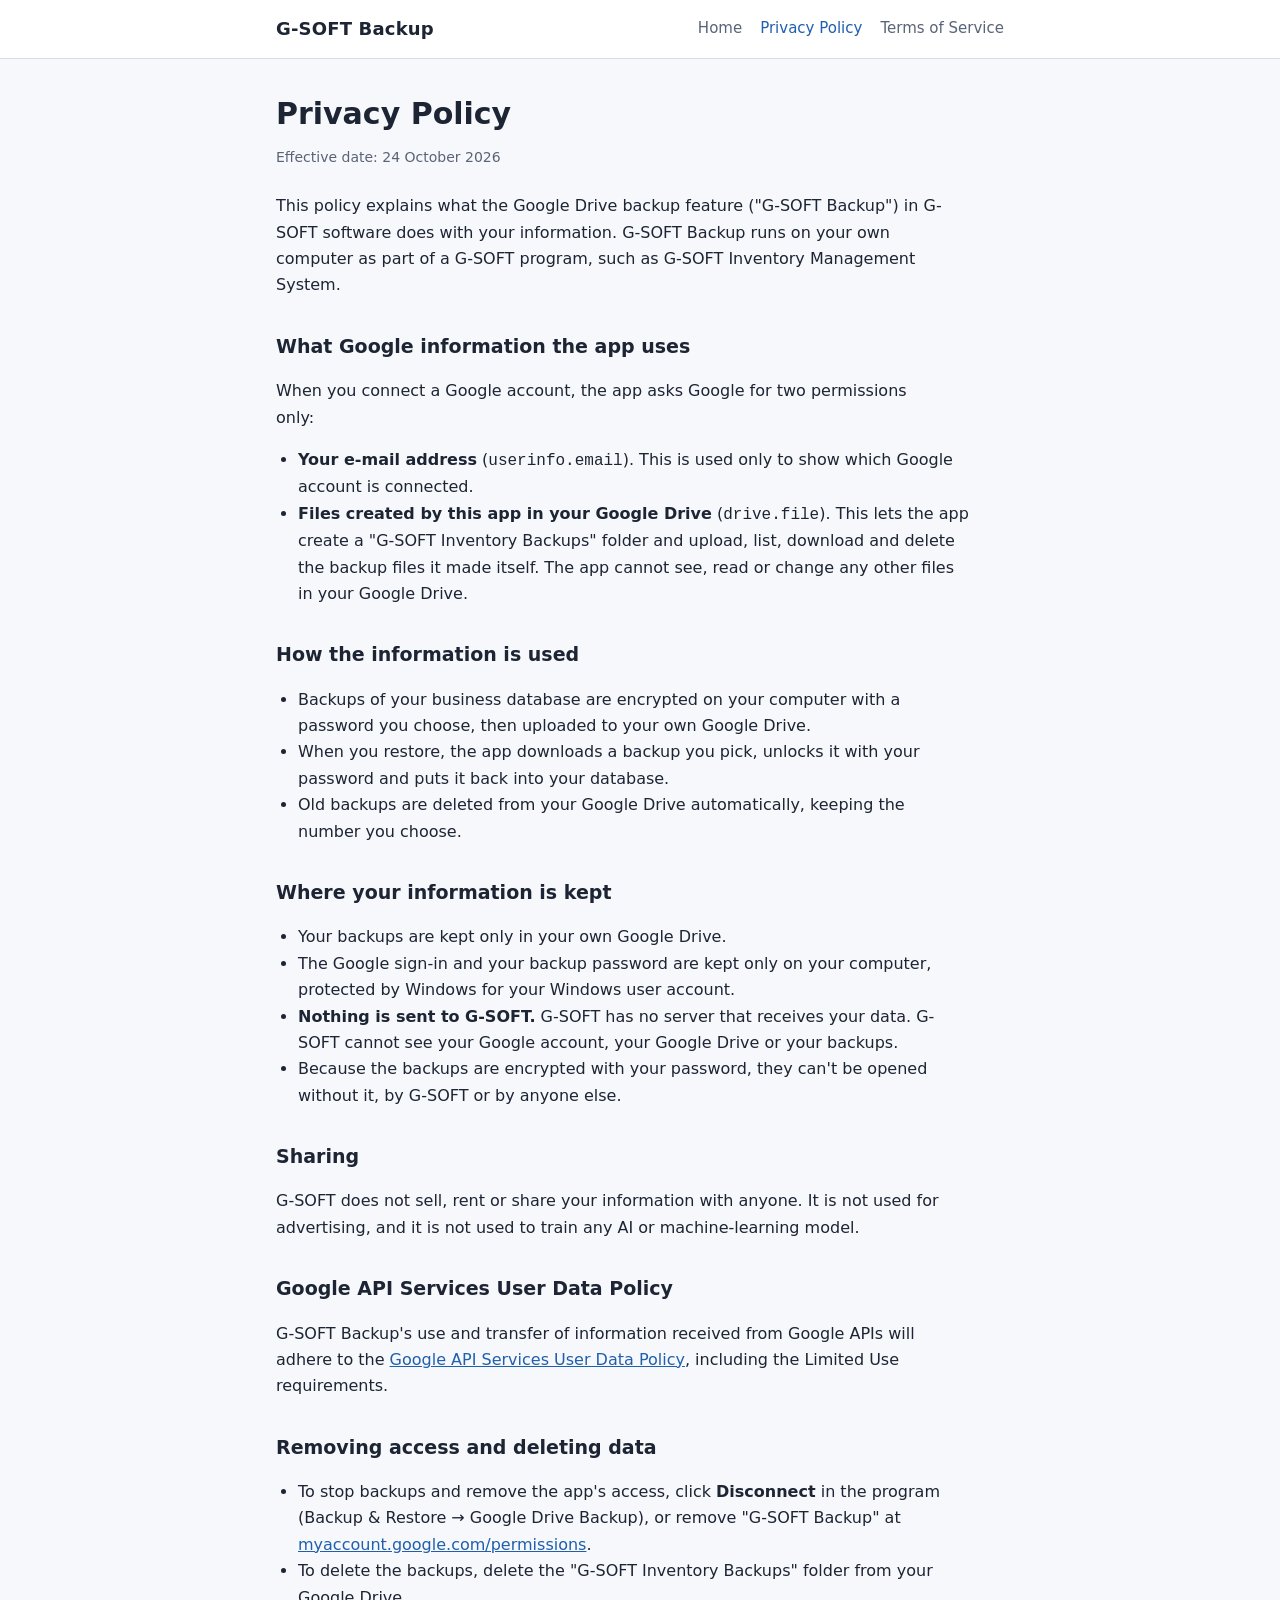
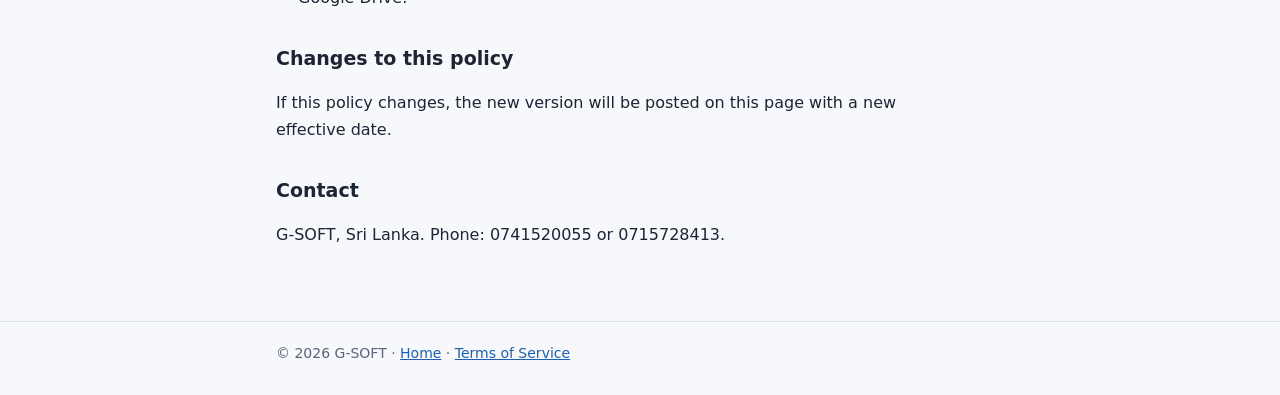
==== privacy.html @ 24cf4e85 "G-SOFT Backup home page, privacy policy and terms of service Co-Authored-By: Claude Opus 5.5 <norepl" ====
<!doctype html>
<html lang="en">
<head>
<meta charset="utf-8">
<meta name="viewport" content="width=device-width, initial-scale=1">
<title>Privacy Policy · G-SOFT Backup</title>
<link rel="stylesheet" href="style.css">
</head>
<body>
<header><div class="wrap">
  <a class="brand" href="./">G-SOFT Backup</a>
  <nav><a href="./">Home</a><a href="privacy.html" aria-current="page">Privacy Policy</a><a href="terms.html">Terms of Service</a></nav>
</div></header>
<main><div class="wrap">
  <h1>Privacy Policy</h1>
  <p class="date">Effective date: 24 October 2026</p>

  <p>This policy explains what the Google Drive backup feature ("G-SOFT Backup") in G-SOFT software does with your information. G-SOFT Backup runs on your own computer as part of a G-SOFT program, such as G-SOFT Inventory Management System.</p>

  <h2>What Google information the app uses</h2>
  <p>When you connect a Google account, the app asks Google for two permissions only:</p>
  <ul>
    <li><b>Your e-mail address</b> (<code>userinfo.email</code>). This is used only to show which Google account is connected.</li>
    <li><b>Files created by this app in your Google Drive</b> (<code>drive.file</code>). This lets the app create a "G-SOFT Inventory Backups" folder and upload, list, download and delete the backup files it made itself. The app cannot see, read or change any other files in your Google Drive.</li>
  </ul>

  <h2>How the information is used</h2>
  <ul>
    <li>Backups of your business database are encrypted on your computer with a password you choose, then uploaded to your own Google Drive.</li>
    <li>When you restore, the app downloads a backup you pick, unlocks it with your password and puts it back into your database.</li>
    <li>Old backups are deleted from your Google Drive automatically, keeping the number you choose.</li>
  </ul>

  <h2>Where your information is kept</h2>
  <ul>
    <li>Your backups are kept only in your own Google Drive.</li>
    <li>The Google sign-in and your backup password are kept only on your computer, protected by Windows for your Windows user account.</li>
    <li><b>Nothing is sent to G-SOFT.</b> G-SOFT has no server that receives your data. G-SOFT cannot see your Google account, your Google Drive or your backups.</li>
    <li>Because the backups are encrypted with your password, they can't be opened without it, by G-SOFT or by anyone else.</li>
  </ul>

  <h2>Sharing</h2>
  <p>G-SOFT does not sell, rent or share your information with anyone. It is not used for advertising, and it is not used to train any AI or machine-learning model.</p>

  <h2>Google API Services User Data Policy</h2>
  <p>G-SOFT Backup's use and transfer of information received from Google APIs will adhere to the <a href="https://developers.google.com/terms/api-services-user-data-policy">Google API Services User Data Policy</a>, including the Limited Use requirements.</p>

  <h2>Removing access and deleting data</h2>
  <ul>
    <li>To stop backups and remove the app's access, click <b>Disconnect</b> in the program (Backup &amp; Restore → Google Drive Backup), or remove "G-SOFT Backup" at <a href="https://myaccount.google.com/permissions">myaccount.google.com/permissions</a>.</li>
    <li>To delete the backups, delete the "G-SOFT Inventory Backups" folder from your Google Drive.</li>
  </ul>

  <h2>Changes to this policy</h2>
  <p>If this policy changes, the new version will be posted on this page with a new effective date.</p>

  <h2>Contact</h2>
  <p>G-SOFT, Sri Lanka. Phone: 0741520055 or 0715728413.</p>
</div></main>
<footer><div class="wrap">© 2026 G-SOFT · <a href="./">Home</a> · <a href="terms.html">Terms of Service</a></div></footer>
</body>
</html>
---- style.css ----
:root {
  --ink: #1d2433;
  --muted: #5a6478;
  --line: #d9dee8;
  --ground: #f6f8fb;
  --panel: #ffffff;
  --accent: #1f5fae;
}
@media (prefers-color-scheme: dark) {
  :root {
    --ink: #e4e8f0;
    --muted: #a3acbd;
    --line: #2f3747;
    --ground: #141922;
    --panel: #1b212c;
    --accent: #7fb0ec;
  }
}
* { box-sizing: border-box; }
body {
  margin: 0;
  background: var(--ground);
  color: var(--ink);
  font: 16px/1.65 "Segoe UI", system-ui, -apple-system, Roboto, Arial, sans-serif;
}
header {
  border-bottom: 1px solid var(--line);
  background: var(--panel);
}
.wrap { max-width: 760px; margin: 0 auto; padding: 0 16px; }
header .wrap { display: flex; flex-wrap: wrap; align-items: center; justify-content: space-between; gap: 8px 24px; padding-top: 14px; padding-bottom: 14px; }
.brand { font-weight: 700; font-size: 18px; color: var(--ink); text-decoration: none; letter-spacing: 0.01em; }
nav { display: flex; gap: 18px; font-size: 15px; }
nav a { color: var(--muted); text-decoration: none; }
nav a:hover, nav a[aria-current="page"] { color: var(--accent); }
main { padding: 36px 0 56px; }
h1 { font-size: 30px; line-height: 1.25; margin: 0 0 6px; text-wrap: balance; }
h2 { font-size: 19px; margin: 32px 0 8px; }
p, li { max-width: 66ch; }
.lead { font-size: 18px; color: var(--muted); margin-top: 0; }
.date { color: var(--muted); font-size: 14px; margin-bottom: 24px; }
a { color: var(--accent); }
a:focus-visible { outline: 2px solid var(--accent); outline-offset: 2px; }
.box { background: var(--panel); border: 1px solid var(--line); padding: 16px 20px; margin: 20px 0; }
ul { padding-left: 22px; }
footer { border-top: 1px solid var(--line); color: var(--muted); font-size: 14px; padding: 20px 0 32px; }
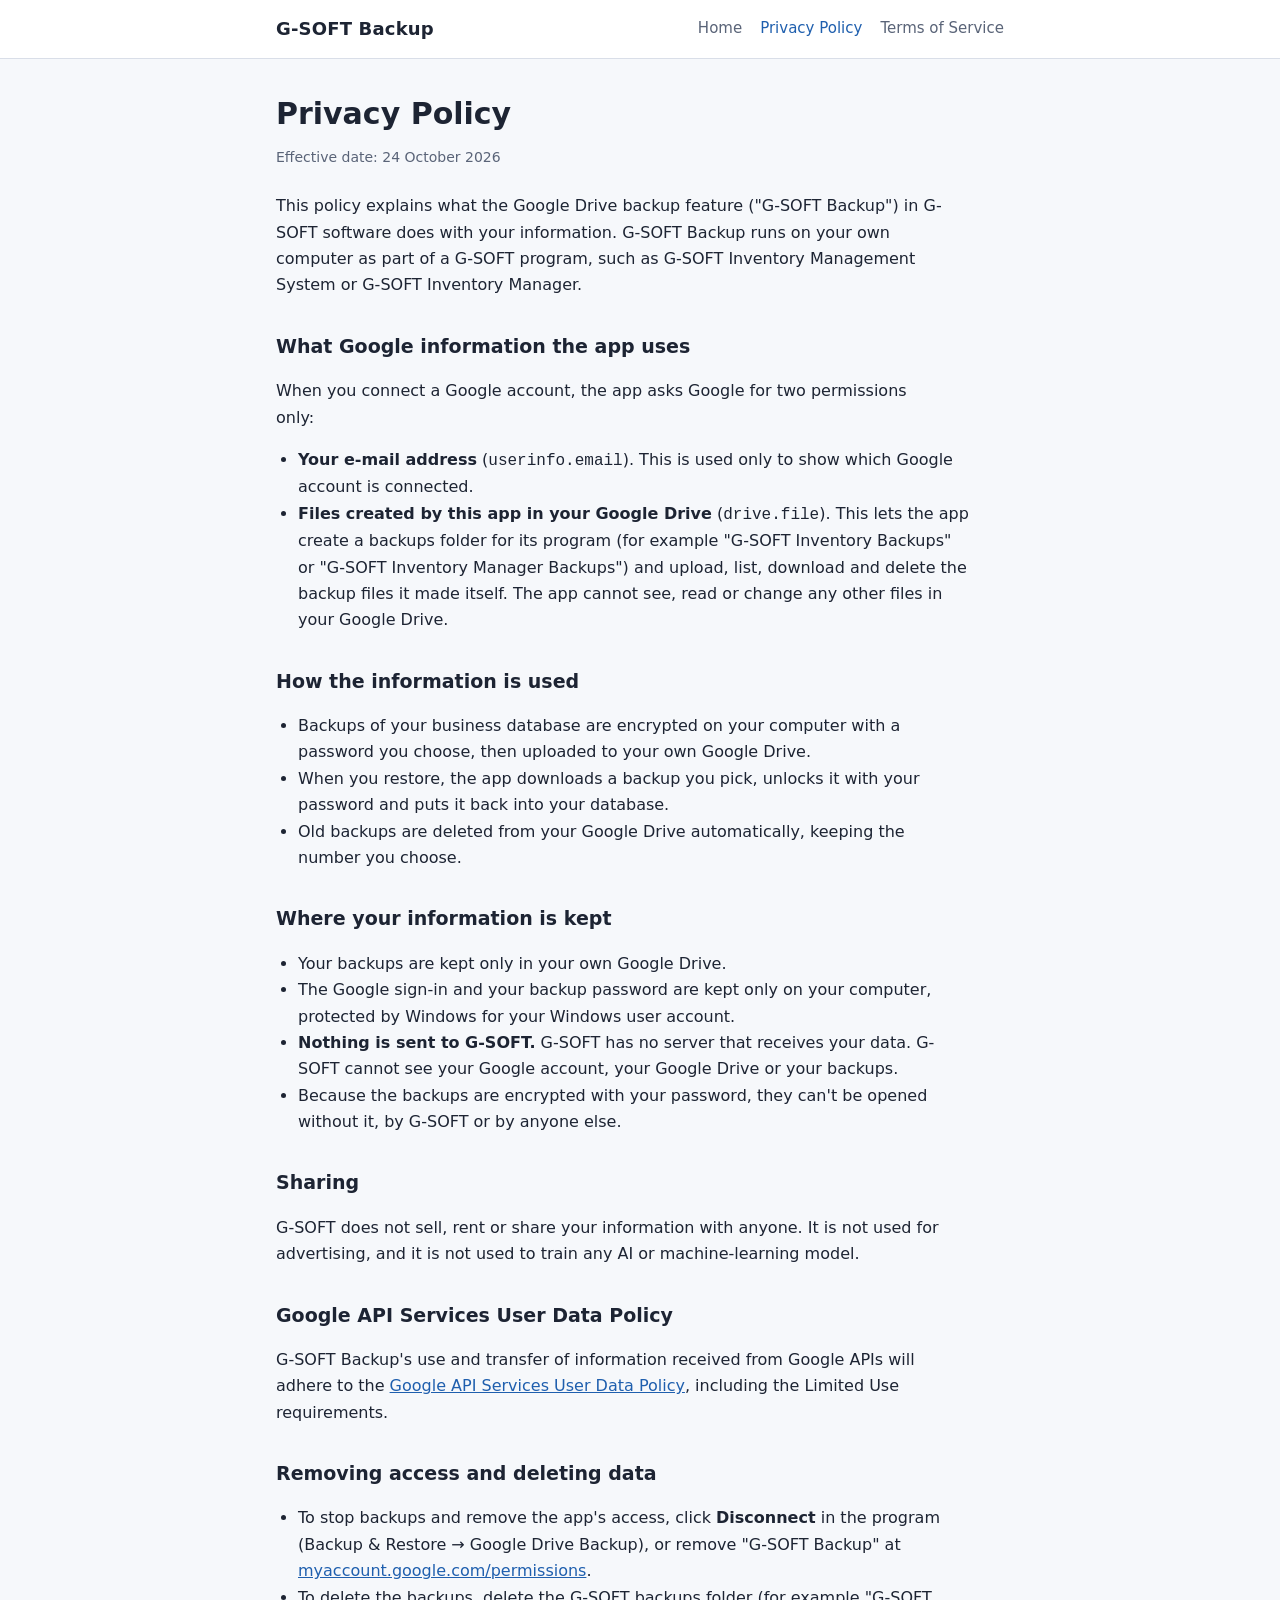
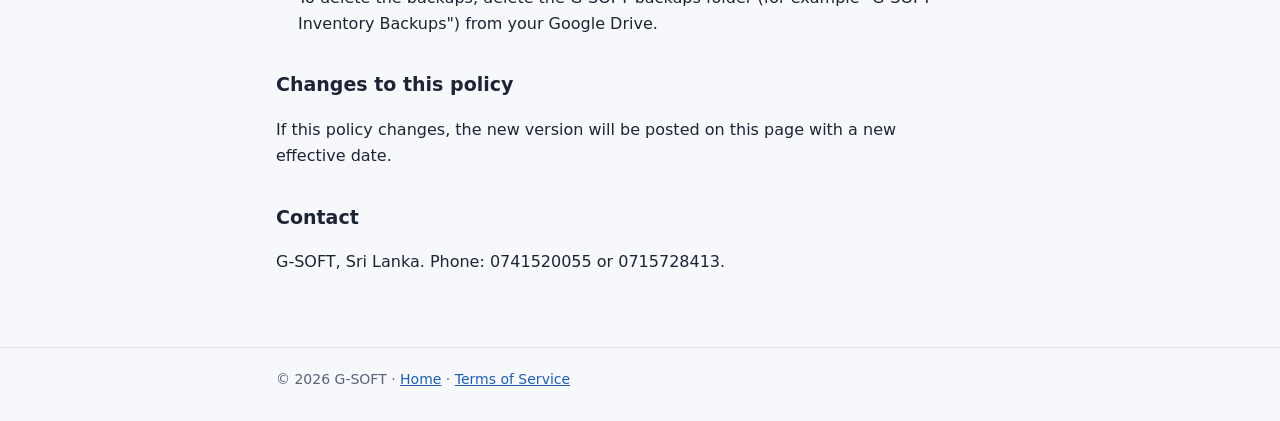
==== commit 59f4da03: "Name the backup folder per G-SOFT program Co-Authored-By: Claude Opus 5.5 <noreply@anthropic.com>" ====
--- a/privacy.html
+++ b/privacy.html
@@ -15,13 +15,13 @@
   <h1>Privacy Policy</h1>
   <p class="date">Effective date: 24 October 2026</p>
 
-  <p>This policy explains what the Google Drive backup feature ("G-SOFT Backup") in G-SOFT software does with your information. G-SOFT Backup runs on your own computer as part of a G-SOFT program, such as G-SOFT Inventory Management System.</p>
+  <p>This policy explains what the Google Drive backup feature ("G-SOFT Backup") in G-SOFT software does with your information. G-SOFT Backup runs on your own computer as part of a G-SOFT program, such as G-SOFT Inventory Management System or G-SOFT Inventory Manager.</p>
 
   <h2>What Google information the app uses</h2>
   <p>When you connect a Google account, the app asks Google for two permissions only:</p>
   <ul>
     <li><b>Your e-mail address</b> (<code>userinfo.email</code>). This is used only to show which Google account is connected.</li>
-    <li><b>Files created by this app in your Google Drive</b> (<code>drive.file</code>). This lets the app create a "G-SOFT Inventory Backups" folder and upload, list, download and delete the backup files it made itself. The app cannot see, read or change any other files in your Google Drive.</li>
+    <li><b>Files created by this app in your Google Drive</b> (<code>drive.file</code>). This lets the app create a backups folder for its program (for example "G-SOFT Inventory Backups" or "G-SOFT Inventory Manager Backups") and upload, list, download and delete the backup files it made itself. The app cannot see, read or change any other files in your Google Drive.</li>
   </ul>
 
   <h2>How the information is used</h2>
@@ -48,7 +48,7 @@
   <h2>Removing access and deleting data</h2>
   <ul>
     <li>To stop backups and remove the app's access, click <b>Disconnect</b> in the program (Backup &amp; Restore → Google Drive Backup), or remove "G-SOFT Backup" at <a href="https://myaccount.google.com/permissions">myaccount.google.com/permissions</a>.</li>
-    <li>To delete the backups, delete the "G-SOFT Inventory Backups" folder from your Google Drive.</li>
+    <li>To delete the backups, delete the G-SOFT backups folder (for example "G-SOFT Inventory Backups") from your Google Drive.</li>
   </ul>
 
   <h2>Changes to this policy</h2>
